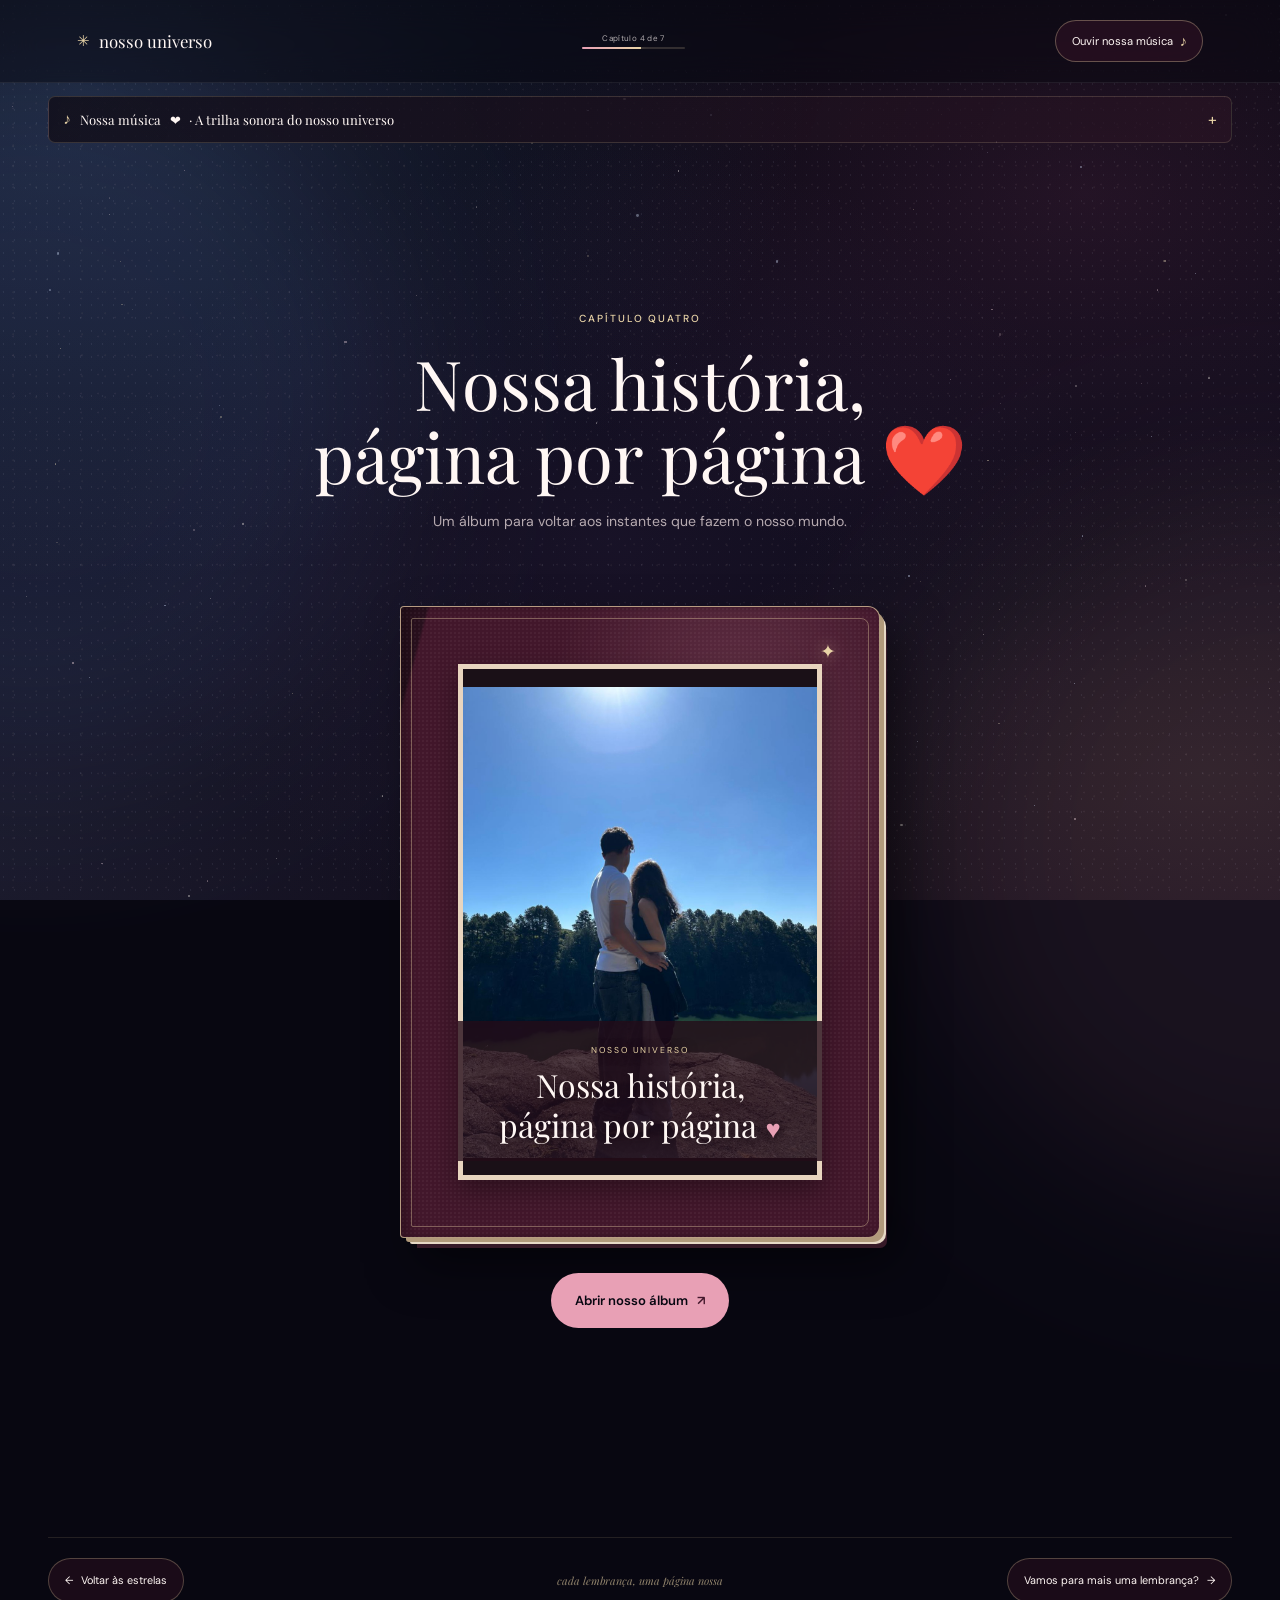
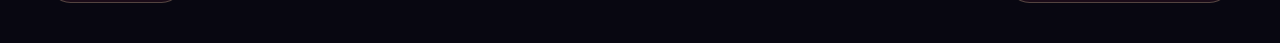
==== album.html @ b81218d0 "Atualizar Nosso Universo" ====
<!doctype html>
<html lang="pt-BR">
<head>
  <meta charset="utf-8"><meta name="viewport" content="width=device-width, initial-scale=1"><meta name="theme-color" content="#080711">
  <meta name="description" content="Nosso álbum de memórias, fotografias e vídeos."><title>Nosso álbum · Nosso Universo</title>
  <link rel="preconnect" href="https://fonts.googleapis.com"><link rel="preconnect" href="https://fonts.gstatic.com" crossorigin>
  <link href="https://fonts.googleapis.com/css2?family=DM+Sans:wght@400;500;600&family=Playfair+Display:ital,wght@0,400;0,500;0,600;1,400;1,500&display=swap" rel="stylesheet">
  <link rel="stylesheet" href="style.css"><script src="config.js" defer></script><script src="script.js" defer></script>
</head>
<body data-chapter="4">
  <div class="cosmic-backdrop" aria-hidden="true"></div><div class="ambient ambient--one" aria-hidden="true"></div><div class="ambient ambient--two" aria-hidden="true"></div><div class="site-stars" id="site-stars" aria-hidden="true"></div>
  <main><div class="experience is-entering" id="experience" aria-hidden="false">
    <header class="topbar"><a class="wordmark" href="index.html" data-chapter-link aria-label="Nosso Universo, início"><span class="wordmark__spark">✳</span> nosso universo</a><div class="chapter-progress" aria-label="Progresso da história"><span class="chapter-progress__label">Capítulo 4 de 7</span><span class="chapter-progress__track"><i class="chapter-progress__fill"></i></span></div><a class="music-shortcut" href="#spotify-player">Ouvir nossa música <span aria-hidden="true">♪</span></a></header>
    <details class="chapter-music" id="spotify-player"><summary>Nossa música <span aria-hidden="true">&#10084;</span> · A trilha sonora do nosso universo</summary><div class="chapter-music__player"><iframe title="Spotify: Planos, de BK', Luccas Carlos e Arit" src="https://open.spotify.com/embed/track/7eYEQnY6Lzh3Y8jSOt3xEF?utm_source=generator&theme=0" width="100%" height="152" allow="clipboard-write; encrypted-media; fullscreen; picture-in-picture" loading="lazy" referrerpolicy="strict-origin-when-cross-origin"></iframe></div></details>
    <section class="album-section section-shell" id="galeria"><div class="section-heading section-heading--center reveal"><p class="eyebrow">capítulo quatro</p><h1>Nossa história, página por página <span aria-hidden="true">&#10084;&#65039;</span></h1><p class="section-heading__note">Um álbum para voltar aos instantes que fazem o nosso mundo.</p></div><div class="album-cover" id="album-cover"><div class="album-cover__book"><div class="album-cover__image-wrap"><img id="album-cover-image" alt="Fotografia na capa do álbum" fetchpriority="high"></div><div class="album-cover__emboss" aria-hidden="true">✦</div><div class="album-cover__title"><span>nosso universo</span><h3>Nossa história,<br>página por página <i aria-hidden="true">♥</i></h3></div></div><button class="button button--primary album-open" id="album-open" type="button">Abrir nosso álbum <span aria-hidden="true">↗</span></button></div><p class="album-resource-status" id="album-resource-status" aria-live="polite" hidden></p><p class="album-error" id="album-error" aria-live="polite" hidden></p><div class="album-reader" id="album-reader" hidden><div class="album-book" id="album-book" aria-label="Álbum de memórias aberto"><div class="album-spread" id="album-spread" aria-live="polite"></div><div class="album-turn-sheet" id="album-turn-sheet" aria-hidden="true"></div><span class="album-book__spine" aria-hidden="true"></span></div><div class="album-controls"><button class="album-control" id="album-prev" type="button" aria-label="Virar para a página anterior" title="Página anterior">←</button><p class="album-page-count" id="album-page-count" aria-live="polite"></p><button class="album-control" id="album-next" type="button" aria-label="Virar para a próxima página" title="Próxima página">→</button></div><p class="album-swipe-hint">deslize ou use as setas para virar as páginas</p></div></section>
    <nav class="chapter-navigation" aria-label="Navegação entre capítulos"><a class="chapter-nav-link chapter-nav-link--back" href="estrelas.html" data-chapter-link><span aria-hidden="true">←</span> Voltar às estrelas</a><p class="chapter-navigation__caption">cada lembrança, uma página nossa</p><a class="chapter-nav-link chapter-nav-link--next" href="mundo.html" data-chapter-link>Vamos para mais uma lembrança? <span aria-hidden="true">→</span></a></nav>
  </div></main><div class="modal" id="photo-modal" role="dialog" aria-modal="true" aria-label="Fotografia ampliada" hidden><button class="modal__close" id="modal-close" type="button" aria-label="Fechar fotografia">×</button><img class="modal__image" id="modal-image" alt=""><p class="modal__caption" id="modal-caption"></p></div><div class="toast" id="toast" role="status" aria-live="polite"></div>
</body>
</html>
---- style.css ----
:root {
  color-scheme: dark;
  --night: #080711;
  --wine: #42172b;
  --rose: #e8a0b5;
  --gold: #e9d4a7;
  --warm-white: #fff7f4;
  --muted: #b6aab0;
  --serif: "Playfair Display", "Iowan Old Style", Georgia, serif;
  --sans: "DM Sans", "Avenir Next", sans-serif;
  --pointer-x: 0px;
  --pointer-y: 0px;
  font-family: var(--sans);
  background: var(--night);
  color: var(--warm-white);
  font-synthesis: none;
  text-rendering: optimizeLegibility;
  scroll-behavior: smooth;
  scroll-padding-top: 5rem;
}

* { box-sizing: border-box; }
body { position: relative; isolation: isolate; margin: 0; min-width: 320px; background: var(--night); color: var(--warm-white); overflow-x: hidden; }
body.is-open { overflow-y: auto; }
body.has-modal { overflow: hidden; }
main { position: relative; z-index: 2; }
button, input { font: inherit; }
button, a { -webkit-tap-highlight-color: transparent; }
button { color: inherit; }
a { color: inherit; text-decoration: none; }
button:focus-visible, a:focus-visible, input:focus-visible, img:focus-visible { outline: 2px solid var(--gold); outline-offset: 5px; }
[hidden] { display: none !important; }
.sr-only { position: absolute; width: 1px; height: 1px; padding: 0; margin: -1px; overflow: hidden; clip: rect(0, 0, 0, 0); white-space: nowrap; border: 0; }
.cosmic-backdrop { position: fixed; z-index: -1; inset: 0; overflow: hidden; background: linear-gradient(180deg, #070711 0%, #0b0a18 42%, #100a18 100%); pointer-events: none; }
.cosmic-backdrop::before, .cosmic-backdrop::after { position: absolute; inset: -12%; content: ""; pointer-events: none; }
.cosmic-backdrop::before { background: radial-gradient(ellipse at 15% 18%, rgba(79, 112, 165, .25), transparent 38%), radial-gradient(ellipse at 78% 27%, rgba(143, 63, 105, .2), transparent 35%), radial-gradient(ellipse at 48% 58%, rgba(84, 61, 117, .16), transparent 43%), radial-gradient(ellipse at 86% 79%, rgba(181, 143, 92, .13), transparent 28%), radial-gradient(ellipse at 8% 87%, rgba(73, 99, 137, .18), transparent 35%); animation: nebula-drift 42s ease-in-out infinite alternate; }
.cosmic-backdrop::after { inset: 0; opacity: .5; background-image: radial-gradient(1px 1px at 8% 13%, rgba(227, 236, 255, .85) 99%, transparent), radial-gradient(1.3px 1.3px at 27% 38%, rgba(244, 216, 223, .74) 99%, transparent), radial-gradient(1px 1px at 53% 19%, rgba(255, 248, 241, .82) 99%, transparent), radial-gradient(1px 1px at 71% 64%, rgba(216, 229, 255, .75) 99%, transparent), radial-gradient(1.4px 1.4px at 91% 29%, rgba(234, 219, 185, .8) 99%, transparent), radial-gradient(1px 1px at 39% 83%, rgba(255, 248, 241, .72) 99%, transparent), radial-gradient(1px 1px at 84% 91%, rgba(244, 216, 223, .78) 99%, transparent), radial-gradient(ellipse at 30% 46%, rgba(207, 220, 244, .16) 0 .6px, transparent 1px), radial-gradient(ellipse at 77% 71%, rgba(236, 200, 213, .13) 0 .7px, transparent 1.2px), radial-gradient(ellipse at 57% 92%, rgba(235, 219, 185, .11) 0 .55px, transparent 1px); background-size: auto, auto, auto, auto, auto, auto, auto, 11px 13px, 17px 19px, 23px 21px; }
@keyframes nebula-drift { from { transform: translate3d(-1.5%, -1%, 0) scale(1); } to { transform: translate3d(1.5%, 1%, 0) scale(1.06); } }
.ambient { position: fixed; z-index: 0; width: min(78vw, 44rem); height: min(78vw, 44rem); border-radius: 50%; filter: blur(78px); opacity: .17; pointer-events: none; mix-blend-mode: screen; }
.ambient--one { top: 6%; left: -25%; background: #3c5a91; }
.ambient--two { top: 55%; right: -28%; background: #89516d; opacity: .13; }
.site-stars { position: fixed; z-index: 1; inset: 0; pointer-events: none; overflow: hidden; opacity: .82; }
.site-star, .finale-star { position: absolute; left: var(--x); top: var(--y); width: var(--size); height: var(--size); border-radius: 50%; background: var(--star-color, #fff8f1); opacity: var(--star-opacity, .3); box-shadow: 0 0 7px color-mix(in srgb, var(--star-color, #fff8f1) 60%, transparent); animation: twinkle var(--twinkle-duration, 5s) ease-in-out var(--delay) infinite alternate; }
@keyframes twinkle { to { opacity: .9; transform: scale(1.7); } }

.intro { position: fixed; z-index: 20; inset: 0; display: grid; place-items: center; min-height: 100svh; padding: 2rem 1.4rem; overflow: hidden; background: radial-gradient(ellipse at 50% 48%, rgba(66, 23, 43, .5), rgba(8, 7, 17, .24) 48%, rgba(8, 7, 17, .65) 100%); transition: opacity 1.2s ease, transform 1.4s cubic-bezier(.7, 0, .2, 1), visibility 1.2s; }
.intro::before, .intro::after { position: absolute; content: ""; width: min(94vw, 48rem); aspect-ratio: 1; border: 1px solid rgba(233, 212, 167, .11); border-radius: 50%; transform: translate(var(--pointer-x), var(--pointer-y)); transition: transform 1s ease-out; }
.intro::after { width: min(68vw, 34rem); border-color: rgba(232, 160, 181, .12); }
.intro__grain { position: absolute; inset: 0; opacity: .12; background-image: url("data:image/svg+xml,%3Csvg viewBox='0 0 180 180' xmlns='http://www.w3.org/2000/svg'%3E%3Cfilter id='n'%3E%3CfeTurbulence type='fractalNoise' baseFrequency='.9' numOctaves='4' stitchTiles='stitch'/%3E%3C/filter%3E%3Crect width='100%25' height='100%25' filter='url(%23n)' opacity='.18'/%3E%3C/svg%3E"); pointer-events: none; }
.intro__content { position: relative; z-index: 1; display: flex; flex-direction: column; align-items: center; width: min(100%, 51rem); text-align: center; animation: intro-rise 1.8s .25s both; }
@keyframes intro-rise { from { opacity: 0; transform: translateY(24px); } to { opacity: 1; transform: translateY(0); } }
.eyebrow { margin: 0 0 1.35rem; color: var(--gold); font-size: .64rem; font-weight: 500; letter-spacing: .19em; text-transform: uppercase; }
.intro__eyebrow { margin-bottom: 2rem; }
.intro h1 { max-width: 48rem; margin: 0; font-family: var(--serif); font-size: clamp(2.15rem, 6vw, 4.7rem); font-weight: 400; line-height: 1.2; text-wrap: balance; }
.button { position: relative; display: inline-flex; min-height: 3.4rem; align-items: center; justify-content: center; gap: .55rem; padding: .8rem 1.45rem; border: 1px solid transparent; border-radius: 999px; cursor: pointer; transition: transform .3s ease, box-shadow .3s ease, background .3s ease; }
.button:hover { transform: translateY(-3px); box-shadow: 0 12px 35px rgba(232, 160, 181, .16); }
.button:active { transform: translateY(0) scale(.98); }
.button--primary { margin-top: 2.6rem; color: var(--night); background: var(--rose); font-size: .82rem; font-weight: 600; }
.button--primary span { color: var(--wine); }
.intro__hint { margin-top: 1rem; color: rgba(255, 247, 244, .45); font-size: .68rem; letter-spacing: .06em; }
.intro__orbit { position: absolute; width: 8px; height: 8px; border-radius: 50%; background: var(--gold); box-shadow: 0 0 20px 5px rgba(233, 212, 167, .35); }
.intro__orbit--one { top: 21%; left: 18%; animation: float 8s ease-in-out infinite; }
.intro__orbit--two { right: 16%; bottom: 22%; width: 5px; height: 5px; animation: float 11s ease-in-out infinite reverse; }
@keyframes float { 50% { transform: translate(15px, -20px); } }
.intro.is-leaving { opacity: 0; transform: scale(1.06); visibility: hidden; }

.experience { display: flow-root; opacity: 0; visibility: hidden; transition: opacity 1.4s ease; }
.experience.is-entering { opacity: 1; visibility: visible; }
.topbar { position: absolute; z-index: 5; top: 0; left: 0; display: flex; width: 100%; height: 5.2rem; align-items: center; justify-content: space-between; padding: 0 clamp(1.2rem, 6vw, 6rem); border-bottom: 1px solid rgba(255, 247, 244, .07); background: rgba(8, 7, 17, .45); backdrop-filter: blur(18px); }
.wordmark { display: flex; align-items: center; gap: .55rem; font-family: var(--serif); font-size: 1.05rem; }
.wordmark__spark { color: var(--gold); font-family: var(--sans); font-size: .95rem; }
.topbar__nav { display: flex; gap: clamp(1rem, 3vw, 2.6rem); color: #c9bec2; font-size: .72rem; }
.topbar__nav a { transition: color .2s ease; }
.topbar__nav a:hover { color: var(--rose); }
.music-shortcut { display: inline-flex; min-height: 2.65rem; align-items: center; justify-content: center; gap: .45rem; padding: .55rem .95rem; border: 1px solid rgba(233,212,167,.34); border-radius: 999px; background: rgba(66,23,43,.4); color: var(--warm-white); font-size: .7rem; transition: border-color .25s, background .25s, transform .25s; white-space: nowrap; }
.music-shortcut span { color: var(--gold); font-size: .9rem; }.music-shortcut:hover { border-color: rgba(233,212,167,.7); background: rgba(66,23,43,.68); transform: translateY(-1px); }
.music-panel { position: relative; width: min(100% - 3rem, 74rem); margin: 6rem auto 0; padding: 1rem 1.2rem 1.15rem; border: 1px solid rgba(233,212,167,.18); border-radius: 8px; background: linear-gradient(110deg, rgba(17,14,25,.92), rgba(42,20,36,.78)); box-shadow: 0 16px 38px rgba(0,0,0,.2), inset 0 1px rgba(255,255,255,.045); scroll-margin-top: 6rem; }
.music-panel__heading { display: flex; align-items: center; gap: .7rem; margin-bottom: .75rem; }.music-panel__ornament { display: grid; width: 2rem; height: 2rem; flex: 0 0 auto; place-items: center; border: 1px solid rgba(233,212,167,.3); border-radius: 50%; color: var(--gold); font-size: 1rem; }.music-panel__heading h2 { margin: 0; color: var(--warm-white); font-family: var(--serif); font-size: 1.1rem; font-weight: 400; }.music-panel__heading h2 span { color: var(--rose); font-family: var(--sans); font-size: .8rem; }.music-panel__heading p { margin: .2rem 0 0; color: var(--muted); font-size: .63rem; }
.music-panel iframe { display: block; width: 100%; height: 152px; border: 0; border-radius: 6px; background: #17131b; }
.chapter-progress { display: grid; width: clamp(4.4rem, 8vw, 7rem); flex: 0 0 auto; justify-items: center; gap: .3rem; }
.chapter-progress__label { color: rgba(255,247,244,.68); font-size: .5rem; letter-spacing: .045em; white-space: nowrap; }
.chapter-progress__track { width: 100%; height: 2px; overflow: hidden; border-radius: 999px; background: rgba(233,212,167,.18); }
.chapter-progress__fill { display: block; width: 0; height: 100%; background: linear-gradient(90deg, var(--rose), var(--gold)); box-shadow: 0 0 8px rgba(233,212,167,.55); transition: width .45s ease; }
.chapter-music { width: min(100% - 3rem, 74rem); margin: 6rem auto 1rem; border: 1px solid rgba(233,212,167,.17); border-radius: 7px; background: linear-gradient(110deg, rgba(17,14,25,.82), rgba(42,20,36,.66)); }
.chapter-music summary { display: flex; min-height: 2.8rem; align-items: center; gap: .55rem; padding: .65rem .9rem; color: var(--warm-white); cursor: pointer; font-family: var(--serif); font-size: .82rem; list-style: none; }
.chapter-music summary::-webkit-details-marker { display: none; }.chapter-music summary::before { color: var(--gold); content: "♪"; font-family: var(--sans); font-size: .95rem; }.chapter-music summary::after { margin-left: auto; color: var(--gold); content: "+"; font-family: var(--sans); font-size: 1rem; }.chapter-music[open] summary::after { content: "−"; }
.chapter-music__player { padding: 0 .65rem .65rem; }.chapter-music iframe { display: block; width: 100%; height: 152px; border: 0; border-radius: 6px; background: #17131b; }
.chapter-navigation { display: grid; grid-template-columns: minmax(0,1fr) auto minmax(0,1fr); align-items: center; gap: 1rem; width: min(100% - 3rem, 74rem); margin: 1.5rem auto 0; padding: 1.25rem 0 2.5rem; border-top: 1px solid rgba(233,212,167,.12); }
.chapter-nav-link { display: inline-flex; min-height: 2.8rem; align-items: center; justify-content: center; gap: .5rem; padding: .7rem 1rem; border: 1px solid rgba(233,212,167,.28); border-radius: 999px; background: rgba(66,23,43,.32); color: var(--warm-white); font-size: .68rem; text-align: center; transition: background .25s, border-color .25s, transform .25s; }
.chapter-nav-link:hover { border-color: rgba(233,212,167,.62); background: rgba(66,23,43,.58); transform: translateY(-2px); }.chapter-nav-link--next { justify-self: end; }.chapter-nav-link--back { justify-self: start; }
.chapter-navigation__caption { margin: 0; color: rgba(233,212,167,.6); font-family: var(--serif); font-size: .68rem; font-style: italic; text-align: center; }
.experience.chapter-entering { animation: chapter-enter .65s cubic-bezier(.2,.7,.2,1) both; }
@keyframes chapter-enter { from { opacity: 0; transform: translateY(9px); } to { opacity: 1; transform: translateY(0); } }
body.chapter-leaving .experience { opacity: 0; transform: translateY(-8px); transition: opacity .2s ease, transform .2s ease; }

.section-shell { position: relative; width: min(100% - 3rem, 74rem); margin-inline: auto; padding-block: clamp(6rem, 12vw, 10.5rem); }
.section-shell--line { border-top: 1px solid rgba(255, 247, 244, .1); }
.hero { display: grid; min-height: min(100svh, 900px); grid-template-columns: 1.08fr .92fr; align-items: center; padding-top: 9rem; padding-bottom: 6rem; }
.hero__copy { position: relative; z-index: 1; max-width: 34rem; padding-bottom: 2rem; }
.hero h2, .section-heading h1, .section-heading h2, .counter-section h2 { margin: 0; font-family: var(--serif); font-size: clamp(2.6rem, 6.3vw, 5.25rem); font-weight: 400; line-height: 1.06; text-wrap: balance; }
h2 em { color: var(--rose); font-weight: 400; }
.hero__lead { max-width: 26rem; margin: 1.8rem 0 2rem; color: var(--muted); font-size: .95rem; line-height: 1.8; }
.text-link { display: inline-flex; align-items: center; gap: .8rem; color: var(--gold); font-size: .74rem; }
.text-link span { font-size: 1rem; transition: transform .2s; }
.text-link:hover span { transform: translateY(4px); }
.hero__art { position: relative; display: grid; min-height: 26rem; place-items: center; transform: translate(var(--pointer-x), var(--pointer-y)); transition: transform 1s ease-out; }
.hero__halo { position: absolute; width: min(90%, 28rem); aspect-ratio: 1; border: 1px solid rgba(233, 212, 167, .16); border-radius: 50%; box-shadow: 0 0 100px rgba(66, 23, 43, .18), inset 0 0 60px rgba(66, 23, 43, .1); }
.hero__moon { position: relative; width: clamp(10rem, 27vw, 18rem); aspect-ratio: 1; border-radius: 50%; background: radial-gradient(circle at 35% 33%, #f8e2d4 0, #e8a0b5 16%, #a65872 38%, #42172b 72%, rgba(8,7,17,.4) 74%); box-shadow: 0 0 65px rgba(232, 160, 181, .18), inset -18px -20px 35px rgba(8,7,17,.6); }
.hero__moon::after { position: absolute; inset: -2rem; border: 1px solid rgba(232, 160, 181, .22); border-radius: 50%; content: ""; transform: scaleY(.26) rotate(-23deg); }
.hero__orbit-line { position: absolute; width: 110%; height: 32%; border: 1px solid rgba(233, 212, 167, .4); border-radius: 50%; transform: rotate(-23deg); }
.hero__constellation { position: absolute; z-index: 1; color: var(--gold); text-shadow: 0 0 18px var(--gold); }
.hero__constellation--a { top: 18%; left: 25%; font-size: 1.1rem; }.hero__constellation--b { top: 27%; right: 16%; color: var(--rose); font-size: 1.5rem; }.hero__constellation--c { bottom: 17%; right: 27%; font-size: .8rem; }
.hero__art-caption { position: absolute; right: 4%; bottom: 5%; color: rgba(233,212,167,.62); font-family: var(--serif); font-size: .9rem; font-style: italic; }
.hero__index { position: absolute; right: 0; bottom: 3.3rem; color: rgba(255,247,244,.36); font-size: .6rem; letter-spacing: .12em; }
.section-heading { max-width: 42rem; margin-bottom: 3.5rem; }
.section-heading h1, .section-heading h2 { font-size: clamp(2.5rem, 5.7vw, 4.3rem); }
.section-heading__note { margin: 1.1rem 0 0; color: var(--muted); font-size: .88rem; line-height: 1.7; }
.section-heading--center { margin-inline: auto; text-align: center; }
.reveal { opacity: 0; transform: translateY(25px); transition: opacity .8s ease, transform .8s cubic-bezier(.2,.7,.2,1); }
.reveal.is-visible { opacity: 1; transform: translateY(0); }

.timeline { position: relative; display: grid; gap: 2.5rem; padding-block: .5rem; }
.timeline:empty { display: none; }
.timeline:before { position: absolute; top: 1.5rem; bottom: 1.5rem; left: 50%; width: 1px; background: linear-gradient(transparent, rgba(233,212,167,.5), rgba(232,160,181,.28), transparent); content: ""; }
.timeline-item { position: relative; display: grid; width: calc(50% - 2.5rem); grid-template-columns: minmax(0, 1.1fr) minmax(0, .9fr); align-items: center; gap: 1.5rem; }
.timeline-item--right { margin-left: calc(50% + 2.5rem); }
.timeline-item__dot { position: absolute; top: 50%; right: -3.08rem; width: 9px; height: 9px; border: 1px solid var(--gold); border-radius: 50%; background: var(--night); box-shadow: 0 0 14px rgba(233,212,167,.5); transform: translateY(-50%); }
.timeline-item--right .timeline-item__dot { right: auto; left: -3.08rem; }
.photo-button, .photo-placeholder { display: grid; width: 100%; aspect-ratio: 1.15; place-items: center; overflow: hidden; border: 1px solid rgba(233,212,167,.18); background: linear-gradient(145deg, rgba(66,23,43,.48), rgba(255,247,244,.035)); }
.photo-button { padding: 0; cursor: zoom-in; }.photo-button img { width: 100%; height: 100%; object-fit: cover; transition: transform .55s; }.photo-button:hover img { transform: scale(1.045); }
.photo-placeholder { align-content: center; gap: .45rem; color: rgba(233,212,167,.65); }.photo-placeholder span { font-size: 1.5rem; }.photo-placeholder small { font-size: .61rem; letter-spacing: .08em; text-transform: uppercase; }
.story-opening { position: relative; display: grid; justify-items: center; gap: .55rem; max-width: 46rem; margin: .2rem auto 0; padding: 1.2rem 1rem .5rem; text-align: center; }
.story-opening__star { color: var(--gold); font-size: .9rem; text-shadow: 0 0 15px rgba(233,212,167,.65); }.story-opening__star:last-child { color: var(--rose); font-size: .72rem; }
.story-opening__title { margin: 0; color: rgba(255,247,244,.82); font-family: var(--serif); font-size: 1.15rem; font-style: italic; }
.story-opening .counter__date { margin: 0; color: var(--gold); font-family: var(--serif); font-size: clamp(2rem, 5vw, 3.2rem); font-weight: 400; line-height: 1.16; text-shadow: 0 0 32px rgba(233,212,167,.17); }
.story-opening__note { margin: .25rem 0 0; color: var(--muted); font-size: .78rem; line-height: 1.7; }
.story .counter-section { display: flex; width: min(100%, 54rem); flex-direction: column; align-items: center; margin: 2rem auto 3.2rem; padding: 1.8rem 0 0; border-top: 1px solid rgba(233,212,167,.14); text-align: center; }
.counter-section__heading { margin: 0 0 .4rem; color: rgba(233,212,167,.78); font-size: .61rem; letter-spacing: .16em; text-transform: uppercase; }.story .counter { margin-top: .5rem; }
.timeline-item--date-art .timeline-item__photo { display: grid; }
.timeline-date-art { position: relative; display: flex; width: 100%; aspect-ratio: 1.15; flex-direction: column; align-items: center; justify-content: center; gap: .65rem; overflow: hidden; padding: 1rem; border: 1px solid rgba(233,212,167,.24); background: radial-gradient(ellipse at 50% 45%, rgba(232,160,181,.13), transparent 48%), linear-gradient(145deg, rgba(66,23,43,.48), rgba(11,10,24,.7)); color: var(--warm-white); text-align: center; box-shadow: inset 0 1px rgba(255,255,255,.045), 0 15px 34px rgba(0,0,0,.16); }
.timeline-date-art::before { position: absolute; inset: .55rem; border: 1px solid rgba(233,212,167,.13); content: ""; pointer-events: none; }.timeline-date-art__star { color: var(--gold); font-size: 1.2rem; text-shadow: 0 0 16px rgba(233,212,167,.58); }.timeline-date-art strong { max-width: 100%; color: var(--gold); font-family: var(--serif); font-size: clamp(1.1rem, 2vw, 1.5rem); font-weight: 400; line-height: 1.3; text-wrap: balance; }.timeline-date-art small { color: rgba(255,247,244,.62); font-family: var(--serif); font-size: .7rem; font-style: italic; }.timeline-date-art__rule { width: 2.5rem; height: 1px; background: linear-gradient(90deg, transparent, var(--rose), transparent); }
.timeline-item__copy h3 { margin: .4rem 0 .55rem; font-family: var(--serif); font-size: 1.55rem; font-weight: 400; }.timeline-item__copy > p:last-child { margin: 0; color: var(--muted); font-size: .79rem; line-height: 1.7; }.timeline-item__copy .eyebrow { margin: 0; font-size: .57rem; }
.empty-note { margin: 0 auto; max-width: 32rem; padding: 1.5rem; border: 1px solid rgba(233,212,167,.15); color: var(--muted); font-size: .78rem; line-height: 1.8; text-align: center; }
code { color: var(--gold); font-family: var(--sans); font-size: .93em; }

.constellation { min-height: 47rem; overflow: hidden; }
.star-instructions { width: fit-content; max-width: min(100%, 38rem); margin: -1.5rem auto 1.2rem; padding: .85rem 1.4rem; border: 1px solid rgba(233,212,167,.22); background: linear-gradient(110deg, rgba(66,23,43,.42), rgba(8,7,17,.58)); box-shadow: 0 8px 28px rgba(0,0,0,.14), inset 0 1px rgba(255,255,255,.035); text-align: center; }
.star-instructions__prompt { margin: 0; color: var(--gold); font-size: .79rem; font-weight: 600; }.star-instructions__detail { margin: .35rem 0 0; color: rgba(255,247,244,.68); font-size: .67rem; line-height: 1.5; }
.star-field { position: relative; isolation: isolate; width: min(100%, 59rem); height: clamp(20rem, 47vw, 31rem); margin: 0 auto; border: 1px solid rgba(233,212,167,.1); background: radial-gradient(ellipse at 50% 50%, rgba(66,23,43,.18), transparent 68%); }
.star-field::before, .star-field::after { position: absolute; z-index: -1; inset: 12% 18%; border: 1px solid rgba(233,212,167,.07); border-radius: 50%; content: ""; transform: rotate(-18deg); pointer-events: none; }
.star-field::after { inset: 24% 7%; transform: rotate(17deg); }
.reason-star { position: absolute; z-index: 1; left: var(--x); top: var(--y); display: grid; width: 3.75rem; height: 3.75rem; place-items: center; padding: 0; border: 1px solid rgba(233,212,167,.4); border-radius: 50%; background: radial-gradient(circle, rgba(255,247,244,.22) 0 2px, rgba(233,212,167,.12) 3px 8px, rgba(8,7,17,.68) 21px); box-shadow: 0 0 17px rgba(233,212,167,.19), inset 0 0 12px rgba(233,212,167,.13); color: var(--gold); cursor: pointer; touch-action: manipulation; transform: translate(-50%,-50%); transition: color .35s, background .35s, border-color .35s, box-shadow .35s, scale .35s; animation: star-pulse 3.2s ease-in-out var(--delay) infinite; }
.reason-star__glyph { position: relative; z-index: 1; font-size: 1.3rem; text-shadow: 0 0 12px currentColor; transition: transform .35s; }.reason-star:hover { scale: 1.12; }.reason-star:active { scale: .94; }.reason-star.is-discovered { border-color: rgba(232,160,181,.68); background: radial-gradient(circle, rgba(255,247,244,.34) 0 2px, rgba(232,160,181,.24) 3px 9px, rgba(66,23,43,.8) 22px); box-shadow: 0 0 20px rgba(232,160,181,.3), inset 0 0 13px rgba(232,160,181,.2); color: var(--rose); }.reason-star.is-current { scale: 1.14; color: var(--warm-white); }.reason-star.is-next { z-index: 2; border-color: rgba(255,247,244,.84); box-shadow: 0 0 25px rgba(233,212,167,.5), inset 0 0 16px rgba(233,212,167,.23); }
.reason-star.is-next::before { position: absolute; inset: -.32rem; border: 1px solid rgba(233,212,167,.64); border-radius: 50%; content: ""; animation: tap-ripple 1.7s ease-out infinite; pointer-events: none; }
.reason-star.is-next::after { position: absolute; top: calc(100% + .14rem); left: 50%; padding: .18rem .4rem; border: 1px solid rgba(233,212,167,.24); border-radius: 999px; background: rgba(8,7,17,.86); color: var(--warm-white); content: "toque"; font-size: .5rem; line-height: 1; opacity: .92; transform: translateX(-50%); animation: tap-nudge 1.7s ease-in-out infinite; white-space: nowrap; }
.reason-star:focus-visible { outline: 2px solid var(--warm-white); outline-offset: 5px; }
@keyframes star-pulse { 50% { box-shadow: 0 0 25px rgba(233,212,167,.34), inset 0 0 15px rgba(233,212,167,.18); } }
@keyframes tap-ripple { 0% { opacity: .8; transform: scale(.88); } 80%, 100% { opacity: 0; transform: scale(1.3); } }
@keyframes tap-nudge { 50% { transform: translate(-50%, 3px); } }
.star-message { display: flex; min-height: 5.4rem; align-items: center; justify-content: center; gap: .7rem; max-width: 40rem; margin: 1.3rem auto 0; padding: 1rem 1.4rem; border: 1px solid rgba(233,212,167,.2); background: linear-gradient(110deg, rgba(66,23,43,.32), rgba(8,7,17,.58)); color: var(--muted); text-align: center; box-shadow: 0 12px 32px rgba(0,0,0,.12); transition: color .5s, transform .5s, border-color .5s, background .5s; }
.star-message.is-lit { border-color: rgba(233,212,167,.36); background: linear-gradient(110deg, rgba(66,23,43,.5), rgba(8,7,17,.72)); color: var(--warm-white); transform: translateY(-3px); }.star-message__spark { flex: 0 0 auto; color: var(--gold); }.star-message p { margin: 0; font-family: var(--serif); font-size: 1.08rem; font-style: italic; line-height: 1.6; opacity: .8; transform: translateY(3px); transition: opacity .45s ease, transform .45s ease; }.star-message.is-lit p { opacity: 1; transform: translateY(0); }
.star-progress { display: grid; justify-items: center; gap: .45rem; width: min(100%, 14rem); margin: .9rem auto 0; }.star-progress p { margin: 0; color: rgba(255,247,244,.62); font-size: .62rem; letter-spacing: .035em; }.star-progress__track { width: 100%; height: 3px; overflow: hidden; border-radius: 999px; background: rgba(233,212,167,.15); }.star-progress__track span { display: block; width: 0; height: 100%; border-radius: inherit; background: linear-gradient(90deg, var(--rose), var(--gold)); box-shadow: 0 0 9px rgba(233,212,167,.55); transition: width .55s cubic-bezier(.2,.7,.2,1); }
.secret { position: absolute; display: grid; width: 2.7rem; height: 2.7rem; place-items: center; border: 1px solid rgba(233,212,167,.28); border-radius: 50%; background: rgba(8,7,17,.65); color: var(--gold); cursor: pointer; transition: transform .3s, box-shadow .3s; }
.secret:hover { transform: scale(1.14) rotate(8deg); box-shadow: 0 0 25px rgba(233,212,167,.17); }.secret--star { top: 17%; right: 11%; }
.memory-grid { display: grid; grid-template-columns: repeat(3, 1fr); gap: .9rem; perspective: 1000px; }
.memory-card { min-height: 12.5rem; padding: 0; border: 0; background: transparent; cursor: pointer; perspective: 850px; text-align: left; }
.memory-card__inner { position: relative; display: block; width: 100%; height: 100%; min-height: 12.5rem; transition: transform .7s cubic-bezier(.2,.7,.2,1); transform-style: preserve-3d; }.memory-card.is-flipped .memory-card__inner { transform: rotateY(180deg); }
.memory-card__face { position: absolute; inset: 0; display: flex; flex-direction: column; justify-content: space-between; padding: 1.3rem; border: 1px solid rgba(233,212,167,.16); backface-visibility: hidden; background: linear-gradient(145deg, rgba(66,23,43,.34), rgba(255,247,244,.025)); }
.memory-card__front small, .memory-card__back small { color: var(--gold); font-size: .56rem; letter-spacing: .14em; }.memory-card__front strong { max-width: 13rem; font-family: var(--serif); font-size: 1.35rem; font-weight: 400; line-height: 1.3; }.memory-card__front i { align-self: flex-end; color: var(--rose); font-size: 1.1rem; font-style: normal; }
.memory-card__back { justify-content: center; gap: 1.2rem; background: linear-gradient(145deg, rgba(66,23,43,.72), rgba(26,16,30,.82)); transform: rotateY(180deg); }.memory-card__back span { color: #e5d9db; font-family: var(--serif); font-size: 1.05rem; line-height: 1.5; }
.demo-note { margin: 1.2rem 0 0; color: rgba(182,170,176,.7); font-size: .69rem; line-height: 1.7; }.secret--heart { right: 0; bottom: 5rem; color: var(--rose); }

.album-section { width: min(100% - 3rem, 78rem); padding-bottom: clamp(6rem, 12vw, 10rem); }
.album-loading, .album-error, .album-resource-status { max-width: 38rem; margin: 1rem auto 0; padding: 1rem 1.2rem; border: 1px solid rgba(233,212,167,.15); color: var(--muted); font-size: .72rem; line-height: 1.7; text-align: center; }
.album-error { border-color: rgba(232,160,181,.3); color: #dec2ca; }
.album-cover { display: grid; justify-items: center; gap: 2rem; padding: 1rem 0 2rem; perspective: 1600px; animation: album-arrive .9s both; }
@keyframes album-arrive { from { opacity: 0; transform: translateY(20px); } to { opacity: 1; transform: translateY(0); } }
.album-cover__book { position: relative; display: flex; width: min(82vw, 30rem); aspect-ratio: .76; align-items: center; justify-content: center; overflow: hidden; border: 1px solid rgba(233,212,167,.7); border-radius: 4px 12px 12px 4px; background-color: #42172b; background-image: radial-gradient(rgba(242,211,220,.13) .55px, transparent .8px), radial-gradient(ellipse at 70% 22%, rgba(232,160,181,.2), transparent 40%), linear-gradient(105deg, #28101d 0 4%, #42172b 4.5% 100%); background-size: 4px 4px, auto, auto; box-shadow: 5px 5px 0 -1px #b19a7b, 8px 8px 0 -2px #e6d8c5, 12px 15px 0 -5px #361927, 17px 25px 48px rgba(0,0,0,.52), inset 8px 0 10px rgba(0,0,0,.25); transform-style: preserve-3d; transition: transform .85s cubic-bezier(.2,.7,.2,1), box-shadow .85s; }
.album-cover__book::before { position: absolute; inset: .65rem; border: 1px solid rgba(233,212,167,.38); border-radius: 2px 8px 8px 2px; content: ""; pointer-events: none; }
.album-cover__image-wrap { position: absolute; inset: 9% 12%; overflow: hidden; border: 5px solid #e8d5bf; background: #23101b; box-shadow: 0 10px 24px rgba(0,0,0,.34); transform: translateZ(2px); }
.album-cover__image-wrap img { display: block; width: 100%; height: 100%; object-fit: contain; background: #1a1017; }
.album-cover__title { position: absolute; z-index: 1; right: 12%; bottom: 12%; left: 12%; padding: 1rem .7rem; background: rgba(36,12,25,.79); color: var(--warm-white); text-align: center; text-shadow: 0 2px 12px #160912; }
.album-cover__title > span { color: var(--gold); font-size: .54rem; letter-spacing: .22em; text-transform: uppercase; }
.album-cover__title h3 { margin: .45rem 0 0; font-family: var(--serif); font-size: clamp(1.35rem, 4vw, 2rem); font-weight: 400; line-height: 1.25; }.album-cover__title i { color: var(--rose); font-size: .8em; font-style: normal; }
.album-cover__emboss { position: absolute; z-index: 2; top: 5%; right: 9%; color: var(--gold); font-size: 1.2rem; text-shadow: 0 0 15px rgba(233,212,167,.6); }
.album-open { margin-top: .2rem; }
.album-cover.is-opening .album-cover__book { transform: rotateY(-27deg) translateX(-8%); box-shadow: 28px 20px 50px rgba(0,0,0,.5); }
.album-reader { position: relative; width: 100%; perspective: 1800px; animation: album-arrive .6s both; }.album-reader.is-closing { animation: album-close .65s both; }
@keyframes album-close { to { opacity: 0; transform: scale(.94) translateY(14px); filter: blur(4px); } }
.album-book { position: relative; width: 100%; touch-action: pan-y; transform-style: preserve-3d; }
.album-spread { position: relative; display: grid; grid-template-columns: 1fr 1fr; min-height: 38rem; overflow: hidden; border: 1px solid rgba(233,212,167,.26); border-radius: 5px; background: repeating-linear-gradient(180deg, #ddcdb9 0 1px, #c9b49f 1px 2px); box-shadow: 0 28px 75px rgba(0,0,0,.43), 0 0 0 7px rgba(66,23,43,.4), inset 0 0 20px rgba(53,26,34,.16); transform-style: preserve-3d; }
.album-spread::before { position: absolute; z-index: 4; top: 0; bottom: 0; left: 50%; width: 28px; background: linear-gradient(90deg, rgba(42,25,26,.02), rgba(38,21,24,.15) 20%, rgba(38,21,24,.27) 46%, rgba(255,255,255,.4) 50%, rgba(44,23,24,.2) 58%, rgba(44,23,24,.02)); content: ""; pointer-events: none; transform: translateX(-50%); }
.album-page { position: relative; min-width: 0; padding: 1rem; background: #eee2d0; color: #3d2930; }
.album-page--left { background: linear-gradient(90deg, #e1d1bf, #f3e8d8 10%, #f3e8d8); }.album-page--right { background: linear-gradient(90deg, #f3e8d8, #f3e8d8 90%, #e1d1bf); }
.album-page__paper { position: relative; display: flex; min-height: 36rem; height: 100%; flex-direction: column; padding: 1.4rem clamp(1.05rem, 2.3vw, 2rem) 2.6rem; border: 1px solid rgba(145,105,82,.18); background-color: #f2e8d9; background-image: radial-gradient(rgba(99,67,50,.055) .5px, transparent .75px), repeating-linear-gradient(0deg, transparent 0 3px, rgba(113,81,62,.025) 3px 4px), linear-gradient(115deg, rgba(255,255,255,.38), transparent 45%); background-size: 7px 7px, auto, auto; box-shadow: inset 0 0 24px rgba(107,73,53,.075), inset 0 1px rgba(255,255,255,.65), 0 1px rgba(255,255,255,.46); }
.album-page--left::before, .album-page--right::before { position: absolute; z-index: 1; top: .4rem; bottom: .4rem; width: 5px; background: repeating-linear-gradient(180deg, #e8dccb 0 1px, #c9b8a5 1px 2px); content: ""; }
.album-page--left::before { left: 1px; box-shadow: 2px 0 4px rgba(64,43,39,.2); }.album-page--right::before { right: 1px; box-shadow: -2px 0 4px rgba(64,43,39,.2); }
.album-page--left .album-page__paper { box-shadow: inset -14px 0 18px -18px rgba(62,34,36,.55); }.album-page--right .album-page__paper { box-shadow: inset 14px 0 18px -18px rgba(62,34,36,.55); }
.album-page__heading { position: relative; z-index: 1; margin: .1rem 0 .85rem; text-align: center; }.album-page__label { color: #987452; font-size: .5rem; letter-spacing: .18em; text-transform: uppercase; }.album-page__heading h3 { max-width: 20rem; margin: .35rem auto 0; color: #4a2d37; font-family: var(--serif); font-size: clamp(1.2rem, 2vw, 1.75rem); font-weight: 400; line-height: 1.2; text-wrap: balance; }
.album-page__content { display: grid; flex: 1; min-height: 0; align-content: center; align-items: center; justify-items: center; gap: .55rem; }.album-content--duas-fotos { grid-template-columns: repeat(2, minmax(0,1fr)); }.album-content--destaque-romantico { grid-template-columns: 1.1fr .9fr; grid-template-rows: repeat(2, minmax(0,1fr)); }.album-content--mosaico-delicado, .album-content--scrapbook-divertido, .album-content--lembrancas-com-video { grid-template-columns: repeat(2, minmax(0,1fr)); grid-template-rows: repeat(2, minmax(0,1fr)); }.album-content--foto-e-videos { grid-template-columns: repeat(2, minmax(0,1fr)); grid-template-rows: 1.08fr .92fr; }.album-content--foto-e-video { grid-template-columns: repeat(2, minmax(0,1fr)); }
.album-content--destaque-romantico .album-photo:first-child { grid-row: span 2; }.album-content--foto-e-videos .album-photo:first-child { grid-row: span 2; }
.album-photo { position: relative; display: flex; width: 100%; min-width: 0; max-height: 100%; flex-direction: column; align-items: stretch; padding: .35rem .35rem .48rem; border: 1px solid rgba(83,57,51,.13); background: #fffaf0; box-shadow: 0 5px 12px rgba(58,38,38,.22); cursor: zoom-in; transform: rotate(var(--photo-tilt, 0deg)); transition: transform .35s ease, box-shadow .35s ease; }.album-photo:hover { z-index: 2; box-shadow: 0 9px 18px rgba(58,38,38,.27); transform: rotate(0) translateY(-3px) scale(1.02); }.album-photo--2 { --photo-tilt: 1.4deg; }.album-photo--3 { --photo-tilt: -1.6deg; }.album-photo--4 { --photo-tilt: 1deg; }
.album-photo img { display: block; width: 100%; height: 100%; min-height: 0; max-height: 15rem; flex: 1; object-fit: contain; background: #2a1c24; }.album-photo span { overflow: hidden; padding: .35rem .1rem 0; color: #765b57; font-family: var(--serif); font-size: .55rem; text-align: center; text-overflow: ellipsis; white-space: nowrap; }.album-photo .album-photo__missing { display: grid; min-height: 5rem; flex: 1; place-items: center; padding: .65rem; color: #765b57; font-size: .67rem; white-space: normal; }
.album-page__note { max-width: 25rem; margin: .75rem auto .3rem; color: #755e59; font-family: var(--serif); font-size: .78rem; font-style: italic; line-height: 1.45; text-align: center; }.album-page__footer { position: absolute; right: 1.4rem; bottom: .8rem; left: 1.4rem; color: #987c6d; font-size: .47rem; letter-spacing: .1em; text-align: center; text-transform: uppercase; }
.album-video { position: relative; display: grid; width: 100%; min-width: 0; min-height: 0; align-self: stretch; margin: 0; padding: .32rem .32rem 1.35rem; border: 1px solid rgba(83,57,51,.18); background: #fffaf0; box-shadow: 0 5px 12px rgba(58,38,38,.2); }.album-video video { display: block; width: 100%; height: 100%; min-height: 0; max-height: 14rem; object-fit: contain; background: #20151d; }.album-video__play { position: absolute; top: calc(50% - .6rem); left: 50%; display: grid; width: 2.6rem; height: 2.6rem; place-items: center; border: 1px solid rgba(255,247,244,.8); border-radius: 50%; background: rgba(66,23,43,.84); color: var(--warm-white); cursor: pointer; transform: translate(-50%,-50%); transition: transform .25s, background .25s; }.album-video__play:hover { background: #7a354f; transform: translate(-50%,-50%) scale(1.08); }.album-video__play span { margin-left: .14rem; font-size: .8rem; }.album-video.is-playing .album-video__play { opacity: 0; pointer-events: none; }.album-video figcaption { position: absolute; right: .3rem; bottom: .35rem; left: .3rem; color: #765b57; font-family: var(--serif); font-size: .58rem; font-style: italic; text-align: center; }
.album-closing { display: flex; flex: 1; flex-direction: column; align-items: center; justify-content: center; padding: 1rem .4rem; text-align: center; }.album-closing__ornament { color: #b38d58; font-size: 1.8rem; text-shadow: 0 0 12px rgba(179,141,88,.35); }.album-closing p { max-width: 21rem; margin: 1.1rem 0 1.8rem; color: #533744; font-family: var(--serif); font-size: clamp(1.3rem, 2.5vw, 2rem); font-style: italic; line-height: 1.5; text-wrap: balance; }.album-continue { min-height: 2.8rem; margin: 0; padding-inline: 1rem; font-size: .68rem; }
.album-fallback { display: flex; flex: 1; flex-direction: column; justify-content: center; gap: .75rem; padding: 1rem clamp(.8rem, 4vw, 2rem); color: #664f50; font-family: var(--serif); font-size: clamp(.9rem, 1.5vw, 1.1rem); line-height: 1.7; text-align: center; }.album-fallback p { margin: 0; }
.album-book__spine { position: absolute; z-index: 5; top: .4rem; bottom: .4rem; left: 50%; width: 1px; background: rgba(134,94,58,.38); box-shadow: 0 0 8px rgba(72,46,36,.2); pointer-events: none; }
.album-turn-sheet { position: absolute; z-index: 6; top: 1px; right: 1px; bottom: 1px; width: 50%; border: 1px solid rgba(126,91,70,.26); background-color: #f2e8d8; background-image: linear-gradient(100deg, rgba(255,255,255,.7), transparent 13%, transparent 82%, rgba(77,47,43,.14)), repeating-linear-gradient(0deg, transparent 0 3px, rgba(113,81,62,.035) 3px 4px); box-shadow: inset 0 0 18px rgba(92,62,47,.09); opacity: 0; backface-visibility: hidden; transform: rotateY(0); transform-origin: left center; pointer-events: none; }
.album-turn-sheet::after { position: absolute; inset: 0; border: 1px solid rgba(126,91,70,.12); background: linear-gradient(100deg, rgba(77,47,43,.14), transparent 16%, rgba(255,255,255,.48) 90%), repeating-linear-gradient(0deg, transparent 0 3px, rgba(113,81,62,.035) 3px 4px); content: ""; backface-visibility: hidden; transform: rotateY(180deg); }
.album-book.turn-next .album-turn-sheet { opacity: 1; animation: sheet-next .82s cubic-bezier(.45,.02,.22,1) both; }.album-book.turn-prev .album-turn-sheet { right: auto; left: 0; transform-origin: right center; opacity: 1; animation: sheet-prev .82s cubic-bezier(.45,.02,.22,1) both; }
@keyframes sheet-next { 0% { transform: rotateY(0); } 44% { box-shadow: -18px 6px 30px rgba(50,29,30,.31); } 100% { transform: rotateY(-180deg); box-shadow: -2px 0 10px rgba(50,29,30,.12); } }@keyframes sheet-prev { 0% { transform: rotateY(0); } 44% { box-shadow: 18px 6px 30px rgba(50,29,30,.31); } 100% { transform: rotateY(180deg); box-shadow: 2px 0 10px rgba(50,29,30,.12); } }
.album-controls { display: flex; align-items: center; justify-content: center; gap: 1.6rem; margin: 1.3rem auto 0; }.album-control { display: grid; width: 2.8rem; height: 2.8rem; place-items: center; border: 1px solid rgba(233,212,167,.36); border-radius: 50%; background: rgba(66,23,43,.3); color: var(--gold); font-size: 1.1rem; cursor: pointer; transition: background .25s, transform .25s, opacity .25s; }.album-control:hover:not(:disabled) { background: rgba(232,160,181,.18); transform: scale(1.06); }.album-control:disabled { opacity: .3; cursor: default; }.album-page-count { min-width: 9rem; margin: 0; color: rgba(255,247,244,.68); font-size: .65rem; letter-spacing: .08em; text-align: center; }.album-swipe-hint { margin: .55rem 0 0; color: rgba(182,170,176,.65); font-size: .58rem; text-align: center; }.album-reader.is-opening { animation: album-reader-open .85s both; }
@keyframes album-reader-open { from { opacity: 0; transform: rotateY(-9deg) scale(.96); } to { opacity: 1; transform: rotateY(0) scale(1); } }

.letter-section { display: grid; justify-items: center; }.letter-section .section-heading { margin-bottom: 2rem; }
.envelope { position: relative; width: min(84vw, 23rem); height: 15rem; margin: 1.5rem auto 2rem; padding: 0; border: 0; background: transparent; cursor: pointer; perspective: 1000px; }
.envelope__body { position: absolute; inset: 2.4rem 0 1.5rem; z-index: 2; background: linear-gradient(140deg, #5d273e, #351523); clip-path: polygon(0 0, 50% 60%, 100% 0, 100% 100%, 0 100%); box-shadow: 0 20px 50px rgba(0,0,0,.3); }
.envelope__flap { position: absolute; top: 2.4rem; left: 0; z-index: 3; width: 100%; height: 60%; background: linear-gradient(140deg, #7a3d54, #57223a); clip-path: polygon(0 0, 100% 0, 50% 100%); transform-origin: top; transition: transform .75s cubic-bezier(.3,.7,.2,1), z-index .01s .4s; }
.envelope__letter { position: absolute; z-index: 1; top: 3.4rem; left: 8%; display: grid; width: 84%; height: 8rem; place-items: start center; padding-top: 2.3rem; background: #f2e7dc; color: #744354; font-family: var(--serif); font-size: .87rem; font-style: italic; transition: transform .8s .2s; }
.envelope__seal { position: absolute; z-index: 4; top: 6.3rem; left: calc(50% - 1.15rem); display: grid; width: 2.3rem; height: 2.3rem; place-items: center; border: 1px solid rgba(233,212,167,.65); border-radius: 50%; background: #792d49; color: var(--gold); font-size: .8rem; transition: opacity .3s; }
.envelope__instruction { position: absolute; right: 0; bottom: -.5rem; left: 0; color: var(--muted); font-size: .65rem; letter-spacing: .08em; text-align: center; }
.envelope.is-open .envelope__flap { z-index: 0; transform: rotateX(180deg); }.envelope.is-open .envelope__letter { transform: translateY(-4rem); }.envelope.is-open .envelope__seal { opacity: 0; }
.love-letter { width: min(100%, 37rem); padding: clamp(1.6rem, 6vw, 3.5rem); border: 1px solid rgba(233,212,167,.35); background: repeating-linear-gradient(#f5ebdf 0 2.3rem, #e8d9cb 2.35rem 2.4rem); color: #39232c; box-shadow: 0 24px 70px rgba(0,0,0,.3); animation: paper-in .8s both; }
@keyframes paper-in { from { opacity: 0; transform: translateY(16px) rotate(-1deg); } to { opacity: 1; transform: translateY(0) rotate(0); } }
.love-letter__salute, .love-letter__signoff { font-family: var(--serif); font-size: 1.2rem; font-style: italic; }.love-letter__text { color: #513842; font-family: var(--serif); font-size: .98rem; line-height: 2.34rem; }.love-letter__text p { margin: 0 0 1.15rem; }.love-letter__signoff { margin-bottom: 0; text-align: right; }.secret--envelope { top: 50%; right: 0; }

.counter-section { display: flex; flex-direction: column; align-items: center; padding-block: 8rem 10rem; text-align: center; }.counter__ornament { margin-bottom: 1rem; color: var(--gold); font-size: 1.4rem; }.counter-section h2 { max-width: 46rem; font-size: clamp(2.25rem, 5vw, 3.8rem); }.counter__date { margin: 1.25rem 0 0; color: var(--rose); font-family: var(--serif); font-size: 1.05rem; font-style: italic; }.counter { width: 100%; margin-top: 2rem; }.counter__units { display: grid; justify-items: center; gap: 1.3rem; }.counter__calendar { display: flex; align-items: center; justify-content: center; gap: clamp(.55rem, 3vw, 1.8rem); }.counter__unit { position: relative; display: grid; min-width: clamp(5rem, 12vw, 8.5rem); gap: .55rem; justify-items: center; padding: 1.15rem 1rem 1rem; border: 1px solid rgba(233,212,167,.19); background: linear-gradient(145deg, rgba(255,247,244,.055), rgba(66,23,43,.19)); box-shadow: inset 0 1px rgba(255,255,255,.06), 0 12px 34px rgba(0,0,0,.12); }.counter__unit::after { position: absolute; right: 22%; bottom: 0; left: 22%; height: 1px; background: linear-gradient(90deg, transparent, rgba(233,212,167,.6), transparent); content: ""; }.counter__unit span { color: var(--warm-white); font-family: var(--serif); font-size: clamp(2.2rem, 6vw, 4.1rem); font-variant-numeric: tabular-nums; line-height: 1; text-shadow: 0 0 25px rgba(232,160,181,.14); }.counter__unit small { color: var(--gold); font-size: .59rem; letter-spacing: .14em; text-transform: uppercase; }.counter__separator { color: rgba(233,212,167,.52); font-family: var(--serif); font-size: 1.7rem; }.counter__clock { display: flex; align-items: baseline; gap: .7rem; color: rgba(255,247,244,.65); font-variant-numeric: tabular-nums; }.counter__clock span { display: inline-flex; align-items: baseline; gap: .28rem; }.counter__clock b { color: var(--rose); font-size: .88rem; font-weight: 500; }.counter__clock small { color: var(--muted); font-size: .58rem; }.counter__clock i { color: rgba(233,212,167,.38); font-size: .7rem; font-style: normal; }.counter__empty { max-width: 29rem; margin: 0 auto; color: var(--muted); font-size: .78rem; line-height: 1.8; }

.finale { position: relative; display: grid; min-height: min(100svh, 900px); place-items: center; overflow: hidden; border-top: 1px solid rgba(233,212,167,.14); background: radial-gradient(ellipse at 50% 68%, rgba(66,23,43,.55), transparent 55%), #080711; text-align: center; transition: background 2s ease; }
.finale.is-revealing { background: radial-gradient(ellipse at 50% 50%, rgba(26,12,24,.98), #030207 74%); }
.finale__sky { position: absolute; inset: 0; overflow: hidden; }.finale-star { width: 2px; height: 2px; opacity: .45; }.finale__content { position: relative; z-index: 2; padding: 2rem 1.2rem; transition: opacity 1s, transform 1s; }.finale__content h1, .finale__content h2 { margin: 0; font-family: var(--serif); font-size: clamp(2.35rem, 6.3vw, 5rem); font-weight: 400; line-height: 1.15; text-wrap: balance; }.finale__content .button { margin-top: 2.2rem; }.finale__content.is-fading { opacity: 0; transform: scale(.96); pointer-events: none; }
.finale__reveal { position: absolute; z-index: 2; inset: 0; display: flex; flex-direction: column; align-items: center; justify-content: center; padding: 2rem 1.2rem 5rem; opacity: 0; pointer-events: none; }.finale.show-wish .finale__reveal { opacity: 1; }.finale__wish { max-width: 48rem; margin: 2rem auto 0; font-family: var(--serif); font-size: clamp(2rem, 5.8vw, 4.2rem); font-weight: 400; line-height: 1.25; text-wrap: balance; opacity: 0; transform: translateY(16px); transition: opacity 1.7s ease, transform 1.7s ease; }.finale.show-wish .finale__wish { opacity: 1; transform: translateY(0); }.finale__love { margin: 1.2rem 0 0; color: var(--rose); font-family: var(--serif); font-size: clamp(1.5rem, 4vw, 2.3rem); font-style: italic; opacity: 0; transform: translateY(10px); transition: opacity 1.4s ease, transform 1.4s ease; }.finale.show-love .finale__love { opacity: 1; transform: translateY(0); }
.finale.is-revealing .finale-star { animation: falling-star 2.7s cubic-bezier(.16,.65,.3,1) both; animation-delay: calc(var(--delay) * -0.15); }.finale.is-revealing .finale-star:nth-child(3n) { animation-name: shooting-star; }.finale.is-revealing .finale-star:nth-child(4n) { box-shadow: 0 0 12px 3px rgba(233,212,167,.65); }
@keyframes falling-star { 0% { opacity: 0; transform: translateY(-20vh) scale(.5); } 25% { opacity: 1; } 100% { opacity: .15; transform: translateY(30vh) scale(1.5); } }
@keyframes shooting-star { 0% { opacity: 0; transform: translate(-25vw,-10vh) rotate(30deg); box-shadow: -2rem 0 12px var(--gold); } 30% { opacity: 1; } 100% { opacity: 0; transform: translate(36vw,22vh) rotate(30deg); box-shadow: -2rem 0 12px var(--gold); } }
.finale__photos { position: relative; display: flex; height: clamp(7rem, 22vw, 13rem); justify-content: center; align-items: center; gap: .8rem; }.finale-photo { width: clamp(4.5rem, 15vw, 9rem); aspect-ratio: .78; padding: .3rem .3rem .8rem; border: 1px solid rgba(233,212,167,.55); background: #f2e7df; object-fit: cover; box-shadow: 0 0 28px rgba(232,160,181,.12); animation: photo-arrive 1.4s both; }.finale-photo:nth-child(2n) { transform: translateY(1.2rem) rotate(5deg); }.finale-photo:nth-child(2n + 1) { transform: translateY(-.8rem) rotate(-5deg); }
@keyframes photo-arrive { from { opacity: 0; scale: .8; filter: blur(8px); } to { opacity: 1; scale: 1; filter: blur(0); } }
.finale__footer { position: absolute; z-index: 3; right: 1rem; bottom: 1.5rem; left: 1rem; color: rgba(233,212,167,.52); font-size: .62rem; letter-spacing: .1em; text-transform: uppercase; }.finale__footer span { padding-left: .35rem; }

.modal { position: fixed; z-index: 30; inset: 0; display: grid; place-items: center; padding: 3.5rem 1rem 2rem; background: rgba(3,2,7,.94); backdrop-filter: blur(12px); }.modal__image { display: block; max-width: min(90vw, 66rem); max-height: 78svh; object-fit: contain; box-shadow: 0 24px 80px rgba(0,0,0,.5); }.modal__caption { margin: 1rem 0 0; color: var(--warm-white); font-family: var(--serif); font-size: 1rem; font-style: italic; text-align: center; }.modal__close { position: absolute; top: 1rem; right: 1rem; display: grid; width: 2.8rem; height: 2.8rem; place-items: center; border: 1px solid rgba(255,247,244,.28); border-radius: 50%; background: transparent; font-size: 1.6rem; cursor: pointer; }
.toast { position: fixed; z-index: 40; right: 1rem; bottom: 1.2rem; left: 1rem; width: fit-content; max-width: min(30rem, calc(100% - 2rem)); margin-inline: auto; padding: .9rem 1.2rem; border: 1px solid rgba(233,212,167,.35); background: rgba(19,12,23,.95); color: var(--warm-white); font-family: var(--serif); font-size: .95rem; line-height: 1.5; text-align: center; opacity: 0; transform: translateY(10px); pointer-events: none; transition: opacity .35s, transform .35s; }.toast.is-visible { opacity: 1; transform: translateY(0); }

@media (max-width: 760px) {
  .topbar { height: 4.5rem; padding-inline: 1rem; gap: .5rem; }.topbar__nav { display: none; }.wordmark { font-size: .95rem; }.chapter-progress { width: 4.8rem; }.chapter-progress__label { font-size: .46rem; }.music-shortcut { min-height: 2.5rem; padding-inline: .75rem; font-size: .66rem; }
  .music-panel { width: min(100% - 1.5rem, 38rem); margin-top: 5.25rem; padding: .85rem; }.music-panel__heading { margin-bottom: .65rem; }.music-panel__heading h2 { font-size: 1.02rem; }.music-panel iframe { height: 152px; }
  .chapter-music { width: min(100% - 1.5rem, 38rem); margin-top: 5.25rem; }.chapter-navigation { width: min(100% - 1.5rem, 38rem); grid-template-columns: 1fr 1fr; gap: .65rem; }.chapter-navigation__caption { grid-column: 1 / -1; grid-row: 1; }.chapter-nav-link { min-height: 3rem; padding: .65rem .7rem; font-size: .62rem; }
  .section-shell { width: min(100% - 2.4rem, 38rem); padding-block: 5.7rem; }.hero { min-height: auto; min-height: 100svh; grid-template-columns: 1fr; align-content: center; padding-top: 7rem; padding-bottom: 5rem; }.hero__copy { padding: 2rem 0 0; }.hero h2 { font-size: clamp(2.8rem, 12vw, 4.1rem); }.hero__lead { max-width: 23rem; font-size: .88rem; }.hero__art { min-height: 19rem; grid-row: 1; }.hero__halo { width: min(74vw, 21rem); }.hero__moon { width: clamp(9rem, 42vw, 14rem); }.hero__art-caption { right: 7%; bottom: 4%; }.hero__index { bottom: 1rem; }
  .section-heading { margin-bottom: 2.5rem; }.section-heading h1, .section-heading h2 { font-size: clamp(2.4rem, 10vw, 3.5rem); }.section-heading__note { font-size: .82rem; }
  .timeline { gap: 2rem; }.timeline:before { left: 7px; }.timeline-item, .timeline-item--right { width: auto; margin: 0 0 0 2rem; grid-template-columns: minmax(0, .9fr) minmax(0, 1.1fr); gap: .9rem; }.timeline-item__dot, .timeline-item--right .timeline-item__dot { right: auto; left: -2rem; width: 8px; height: 8px; }.timeline-item__copy h3 { font-size: 1.2rem; }.timeline-item__copy > p:last-child { font-size: .73rem; }
  .constellation { min-height: 0; }.star-field { height: 24rem; }.reason-star { width: 3.25rem; height: 3.25rem; }.reason-star__glyph { font-size: 1.15rem; }.secret--star { top: 9%; right: 4%; }.memory-grid { grid-template-columns: repeat(2, minmax(0,1fr)); gap: .65rem; }.memory-card, .memory-card__inner { min-height: 11rem; }.memory-card__face { padding: 1rem; }.memory-card__front strong { font-size: 1.15rem; }.secret--heart { right: 0; bottom: 2rem; }.gallery { padding-bottom: 5.7rem; }.polaroid-grid { grid-template-columns: repeat(2, minmax(0,1fr)); gap: .9rem; }.polaroid:nth-child(3n + 2) { margin-top: .5rem; }.polaroid:nth-child(2n) { margin-top: 1.5rem; }.polaroid { padding: .45rem .45rem .7rem; }.polaroid figcaption { min-height: 2.4rem; font-size: .77rem; }
  .letter-section .section-heading { margin-bottom: 1.2rem; }.envelope { height: 13rem; }.envelope__body, .envelope__flap { top: 2rem; }.envelope__letter { top: 2.9rem; }.envelope__seal { top: 5.5rem; }.secret--envelope { top: auto; right: 0; bottom: 1.5rem; }.love-letter { margin-bottom: 2rem; }.counter-section { padding-block: 6rem 7rem; }.counter__units { gap: clamp(.38rem, 2vw, .8rem); }.counter__unit { min-width: 2.8rem; }.counter__unit span { font-size: clamp(1.75rem, 8vw, 3rem); }.counter__separator { font-size: 1.6rem; }.counter__unit small { font-size: .55rem; }.finale { min-height: 90svh; }
}
@media (max-width: 390px) {
  .topbar { padding-inline: .7rem; gap: .35rem; }.wordmark { gap: .35rem; font-size: .78rem; }.chapter-progress { width: 4.15rem; }.chapter-progress__label { font-size: .42rem; }.music-shortcut { gap: .3rem; min-height: 2.35rem; padding-inline: .55rem; font-size: .6rem; }.chapter-navigation__caption { font-size: .61rem; }.chapter-nav-link { font-size: .56rem; }.hero__art { min-height: 16rem; }.timeline-item, .timeline-item--right { grid-template-columns: .85fr 1.15fr; gap: .7rem; }.timeline-item__copy h3 { font-size: 1.05rem; }.counter__units { gap: .25rem; }.counter__unit { min-width: 2.4rem; }.memory-card, .memory-card__inner { min-height: 10rem; }.memory-card__front strong { font-size: 1.05rem; }
}
@media (max-width: 760px) {
  .album-section { width: min(100% - 1.1rem, 42rem); padding-block: 5.7rem; }
  .album-cover__book { width: min(80vw, 25rem); }
  .album-reader { width: 100%; }
  .album-spread { display: block; min-height: 0; overflow: hidden; border-radius: 3px; }
  .album-spread::before, .album-book__spine { display: none; }
  .album-page--single { padding: .55rem; }
  .album-page__paper { min-height: 37rem; padding: 1.4rem 1.1rem 2.6rem; }
  .album-page__heading { margin-bottom: 1rem; }
  .album-page__heading h3 { font-size: clamp(1.45rem, 6vw, 1.8rem); }
  .album-page__content { gap: .65rem; }
  .album-photo { padding: .35rem .35rem .5rem; }
  .album-photo img { max-height: 15rem; }
  .album-photo span { font-size: .58rem; }
  .album-video { padding: .3rem .3rem 1.3rem; }
  .album-video video { max-height: 13rem; }
  .album-video__play { width: 2.8rem; height: 2.8rem; }
  .album-page__note { margin-top: .8rem; font-size: .82rem; }
  .album-page--single .album-closing p { font-size: clamp(1.65rem, 7vw, 2.15rem); }
  .album-continue { min-height: 3rem; font-size: .72rem; }
  .album-turn-sheet { right: 0; width: 100%; transform-origin: left center; }
  .album-book.turn-prev .album-turn-sheet { right: auto; left: 0; width: 100%; transform-origin: right center; }
  .album-controls { gap: 1.1rem; margin-top: 1.1rem; }
  .album-control { width: 3rem; height: 3rem; }
  .album-page-count { min-width: 8rem; }
  .album-swipe-hint { font-size: .6rem; }
}
@media (max-width: 390px) {
  .album-page__paper { min-height: 35rem; padding-inline: .8rem; }
  .album-content--duas-fotos { gap: .4rem; }
  .album-photo span { font-size: .51rem; }
  .album-video figcaption { font-size: .52rem; }
  .album-page__note { font-size: .75rem; }
}
@media (prefers-reduced-motion: reduce) {
  *, *::before, *::after { scroll-behavior: auto !important; animation-duration: .01ms !important; animation-iteration-count: 1 !important; transition-duration: .01ms !important; }
  .reveal { opacity: 1; transform: none; }
  .cosmic-backdrop::before { transform: none; }
  .experience.chapter-entering { animation: none; }
}
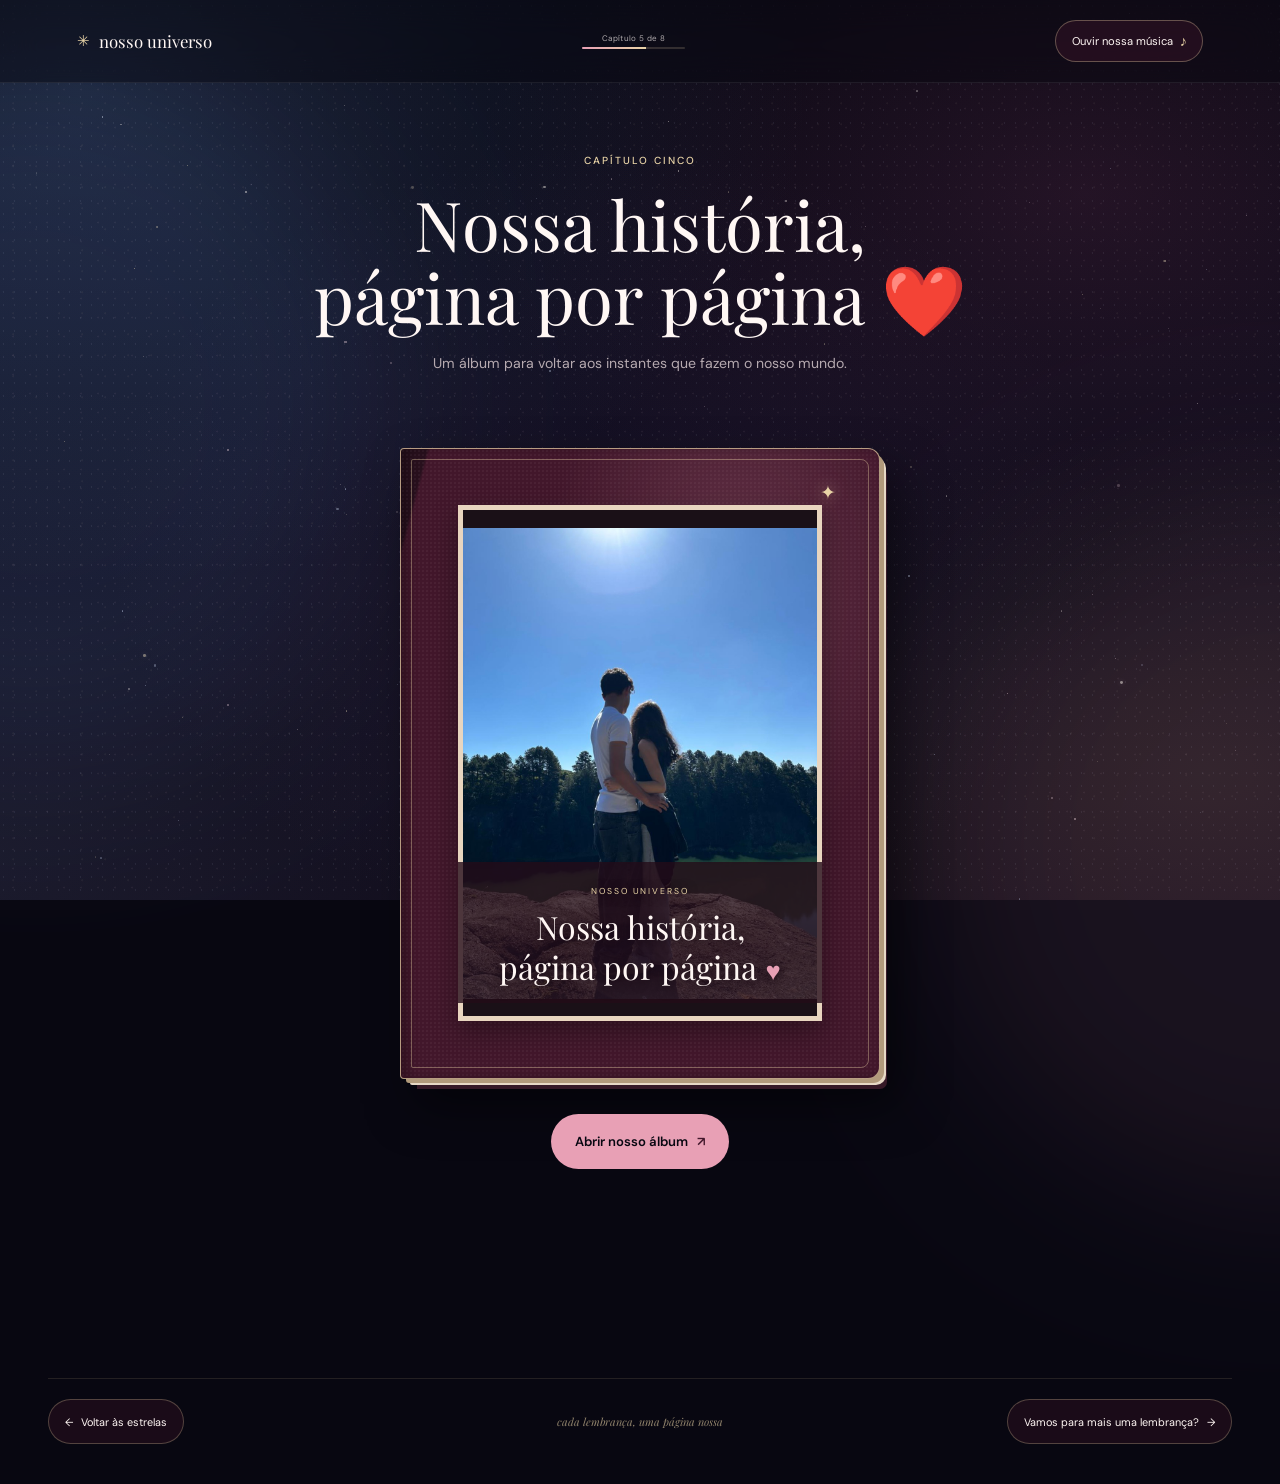
==== commit dbe218e4: "Adicionar capítulo Nossa Música e navegação com player persistente (sem áudio comercial)" ====
--- a/album.html
+++ b/album.html
@@ -5,14 +5,15 @@
   <meta name="description" content="Nosso álbum de memórias, fotografias e vídeos."><title>Nosso álbum · Nosso Universo</title>
   <link rel="preconnect" href="https://fonts.googleapis.com"><link rel="preconnect" href="https://fonts.gstatic.com" crossorigin>
   <link href="https://fonts.googleapis.com/css2?family=DM+Sans:wght@400;500;600&family=Playfair+Display:ital,wght@0,400;0,500;0,600;1,400;1,500&display=swap" rel="stylesheet">
-  <link rel="stylesheet" href="style.css"><script src="config.js" defer></script><script src="script.js" defer></script>
+  <link rel="stylesheet" href="style.css">
+<link rel="stylesheet" href="music.css"><script src="config.js" defer></script>
+<script src="music.js" defer></script><script src="script.js" defer></script>
 </head>
-<body data-chapter="4">
+<body data-chapter="5">
   <div class="cosmic-backdrop" aria-hidden="true"></div><div class="ambient ambient--one" aria-hidden="true"></div><div class="ambient ambient--two" aria-hidden="true"></div><div class="site-stars" id="site-stars" aria-hidden="true"></div>
   <main><div class="experience is-entering" id="experience" aria-hidden="false">
-    <header class="topbar"><a class="wordmark" href="index.html" data-chapter-link aria-label="Nosso Universo, início"><span class="wordmark__spark">✳</span> nosso universo</a><div class="chapter-progress" aria-label="Progresso da história"><span class="chapter-progress__label">Capítulo 4 de 7</span><span class="chapter-progress__track"><i class="chapter-progress__fill"></i></span></div><a class="music-shortcut" href="#spotify-player">Ouvir nossa música <span aria-hidden="true">♪</span></a></header>
-    <details class="chapter-music" id="spotify-player"><summary>Nossa música <span aria-hidden="true">&#10084;</span> · A trilha sonora do nosso universo</summary><div class="chapter-music__player"><iframe title="Spotify: Planos, de BK', Luccas Carlos e Arit" src="https://open.spotify.com/embed/track/7eYEQnY6Lzh3Y8jSOt3xEF?utm_source=generator&theme=0" width="100%" height="152" allow="clipboard-write; encrypted-media; fullscreen; picture-in-picture" loading="lazy" referrerpolicy="strict-origin-when-cross-origin"></iframe></div></details>
-    <section class="album-section section-shell" id="galeria"><div class="section-heading section-heading--center reveal"><p class="eyebrow">capítulo quatro</p><h1>Nossa história, página por página <span aria-hidden="true">&#10084;&#65039;</span></h1><p class="section-heading__note">Um álbum para voltar aos instantes que fazem o nosso mundo.</p></div><div class="album-cover" id="album-cover"><div class="album-cover__book"><div class="album-cover__image-wrap"><img id="album-cover-image" alt="Fotografia na capa do álbum" fetchpriority="high"></div><div class="album-cover__emboss" aria-hidden="true">✦</div><div class="album-cover__title"><span>nosso universo</span><h3>Nossa história,<br>página por página <i aria-hidden="true">♥</i></h3></div></div><button class="button button--primary album-open" id="album-open" type="button">Abrir nosso álbum <span aria-hidden="true">↗</span></button></div><p class="album-resource-status" id="album-resource-status" aria-live="polite" hidden></p><p class="album-error" id="album-error" aria-live="polite" hidden></p><div class="album-reader" id="album-reader" hidden><div class="album-book" id="album-book" aria-label="Álbum de memórias aberto"><div class="album-spread" id="album-spread" aria-live="polite"></div><div class="album-turn-sheet" id="album-turn-sheet" aria-hidden="true"></div><span class="album-book__spine" aria-hidden="true"></span></div><div class="album-controls"><button class="album-control" id="album-prev" type="button" aria-label="Virar para a página anterior" title="Página anterior">←</button><p class="album-page-count" id="album-page-count" aria-live="polite"></p><button class="album-control" id="album-next" type="button" aria-label="Virar para a próxima página" title="Próxima página">→</button></div><p class="album-swipe-hint">deslize ou use as setas para virar as páginas</p></div></section>
+    <header class="topbar"><a class="wordmark" href="index.html" data-chapter-link aria-label="Nosso Universo, início"><span class="wordmark__spark">✳</span> nosso universo</a><div class="chapter-progress" aria-label="Progresso da história"><span class="chapter-progress__label">Capítulo 5 de 8</span><span class="chapter-progress__track"><i class="chapter-progress__fill"></i></span></div><a class="music-shortcut" href="musica.html" data-chapter-link>Ouvir nossa música <span aria-hidden="true">♪</span></a></header>
+    <section class="album-section section-shell" id="galeria"><div class="section-heading section-heading--center reveal"><p class="eyebrow">capítulo cinco</p><h1>Nossa história, página por página <span aria-hidden="true">&#10084;&#65039;</span></h1><p class="section-heading__note">Um álbum para voltar aos instantes que fazem o nosso mundo.</p></div><div class="album-cover" id="album-cover"><div class="album-cover__book"><div class="album-cover__image-wrap"><img id="album-cover-image" alt="Fotografia na capa do álbum" fetchpriority="high"></div><div class="album-cover__emboss" aria-hidden="true">✦</div><div class="album-cover__title"><span>nosso universo</span><h3>Nossa história,<br>página por página <i aria-hidden="true">♥</i></h3></div></div><button class="button button--primary album-open" id="album-open" type="button">Abrir nosso álbum <span aria-hidden="true">↗</span></button></div><p class="album-resource-status" id="album-resource-status" aria-live="polite" hidden></p><p class="album-error" id="album-error" aria-live="polite" hidden></p><div class="album-reader" id="album-reader" hidden><div class="album-book" id="album-book" aria-label="Álbum de memórias aberto"><div class="album-spread" id="album-spread" aria-live="polite"></div><div class="album-turn-sheet" id="album-turn-sheet" aria-hidden="true"></div><span class="album-book__spine" aria-hidden="true"></span></div><div class="album-controls"><button class="album-control" id="album-prev" type="button" aria-label="Virar para a página anterior" title="Página anterior">←</button><p class="album-page-count" id="album-page-count" aria-live="polite"></p><button class="album-control" id="album-next" type="button" aria-label="Virar para a próxima página" title="Próxima página">→</button></div><p class="album-swipe-hint">deslize ou use as setas para virar as páginas</p></div></section>
     <nav class="chapter-navigation" aria-label="Navegação entre capítulos"><a class="chapter-nav-link chapter-nav-link--back" href="estrelas.html" data-chapter-link><span aria-hidden="true">←</span> Voltar às estrelas</a><p class="chapter-navigation__caption">cada lembrança, uma página nossa</p><a class="chapter-nav-link chapter-nav-link--next" href="mundo.html" data-chapter-link>Vamos para mais uma lembrança? <span aria-hidden="true">→</span></a></nav>
   </div></main><div class="modal" id="photo-modal" role="dialog" aria-modal="true" aria-label="Fotografia ampliada" hidden><button class="modal__close" id="modal-close" type="button" aria-label="Fechar fotografia">×</button><img class="modal__image" id="modal-image" alt=""><p class="modal__caption" id="modal-caption"></p></div><div class="toast" id="toast" role="status" aria-live="polite"></div>
 </body>
--- a/music.css
+++ b/music.css
@@ -0,0 +1,39 @@
+
+.music-chapter-label{color:#e9d4a7;font-size:.73rem}
+.music-story{display:flex;flex-direction:column;align-items:center;min-height:84svh;padding-top:clamp(7.5rem,12vh,10rem);padding-bottom:3.5rem;text-align:center}
+.music-story__stars{display:flex;gap:2rem;color:#e9d4a7;letter-spacing:1rem}
+.music-story__stars span:nth-child(2){color:#e8a0b5;font-size:1.5rem}
+.music-story h1{max-width:48rem;margin:.5rem auto 0;font-family:var(--serif);font-weight:400;font-size:clamp(2.4rem,6.4vw,4.4rem);line-height:1.15}
+.music-story h1 em{color:var(--rose)}
+.music-story__subtitle{margin:.8rem 0 2rem;color:#dac9d1;font-family:var(--serif);font-size:clamp(.94rem,2.4vw,1.18rem);font-style:italic}
+.music-hero-card{display:grid;grid-template-columns:.9fr 1.1fr;align-items:center;gap:1.4rem;width:min(100%,54rem);padding:clamp(1.5rem,4vw,2.6rem);border:1px solid rgba(233,212,167,.27);border-radius:24px;background:radial-gradient(ellipse at 12% 15%,rgba(165,73,113,.22),transparent 55%),linear-gradient(125deg,rgba(25,17,36,.96),rgba(46,22,40,.95));box-shadow:0 28px 70px rgba(0,0,0,.35),inset 0 1px rgba(255,255,255,.08)}
+.music-hero-card__content{text-align:left}
+.music-overline{color:var(--gold);font-size:.63rem;letter-spacing:.16em;text-transform:uppercase}
+.music-hero-card h2{margin:.6rem 0 .1rem;font:400 clamp(2.2rem,6vw,3.5rem)/1.2 var(--serif)}
+.music-artist{color:#d8b5c2;font-size:.86rem;margin:0}
+.music-story__note{margin:1.5rem 0 1rem;color:#e5d7dc;font-size:.83rem;line-height:1.7}
+.music-disc-wrap{position:relative;display:grid;min-height:19rem;place-items:center}
+.music-disc-halo{position:absolute;width:min(96%,22rem);aspect-ratio:1;border-radius:50%;background:radial-gradient(circle,rgba(232,160,181,.27),transparent 64%);filter:blur(6px)}
+.music-disc{position:relative;display:grid;width:min(92%,17rem);aspect-ratio:1;place-items:center;border:1px solid rgba(233,212,167,.38);border-radius:50%;background:repeating-radial-gradient(circle,#221925 0,#221925 2px,#342634 3px,#141018 5px);box-shadow:0 20px 50px rgba(0,0,0,.6),inset 0 0 9px rgba(255,255,255,.15)}
+.music-disc__center{display:grid;place-items:center;width:30%;aspect-ratio:1;border:7px solid rgba(238,197,167,.2);border-radius:50%;background:radial-gradient(circle,#b86b85,#60283f 80%);color:#ffedf1;font-size:1.8rem}
+.music-disc__spark{position:absolute;color:var(--gold);text-shadow:0 0 15px var(--gold)}
+.music-disc__spark--one{top:10%;right:7%}.music-disc__spark--two{bottom:13%;left:5%;color:var(--rose)}
+body.is-music-playing .music-disc{animation:vinyl-turn 9s linear infinite}@keyframes vinyl-turn{to{transform:rotate(360deg)}}
+.music-controls{display:grid;gap:1rem}
+.music-main-button{display:inline-flex;align-items:center;justify-content:center;gap:.7rem;width:fit-content;min-height:3.1rem;padding:.8rem 1.25rem;border:1px solid #ead3b1;border-radius:99px;background:linear-gradient(130deg,#efd5bb,#e6aab9);color:#28151e;font-weight:600;font-size:.79rem;box-shadow:0 10px 30px rgba(221,155,168,.25);cursor:pointer}
+.music-main-button:hover{filter:brightness(1.07)}
+.music-seek-row{display:flex;align-items:center;gap:.65rem;color:#d6c6cb;font-size:.72rem;font-variant-numeric:tabular-nums}
+.music-seek-row input{min-width:0;flex:1;accent-color:var(--rose)}
+.music-status{min-height:2.6rem;margin:.8rem 0 0;color:#ddc5cf;font-size:.73rem;line-height:1.5}
+.music-fallback{display:inline-block;margin-top:.2rem;color:var(--gold);font-size:.75rem;text-decoration:underline;text-underline-offset:4px}
+.music-story__footnote{color:var(--gold);font:italic .9rem var(--serif);margin:2rem 0 0}
+#universe-chapter-frame{position:fixed;z-index:24;inset:0;width:100%;height:100%;border:0;background:#080711}
+#universe-chapter-frame[hidden]{display:none!important}
+.music-dock{position:fixed;z-index:50;right:1rem;bottom:calc(1rem + env(safe-area-inset-bottom,0px));display:grid;grid-template-columns:auto minmax(0,1fr);align-items:center;gap:.8rem;width:min(calc(100vw - 2rem),22rem);padding:.75rem .95rem;border:1px solid rgba(233,212,167,.35);border-radius:17px;background:rgba(24,18,34,.95);box-shadow:0 12px 35px rgba(0,0,0,.48);backdrop-filter:blur(16px)}
+.music-dock[hidden]{display:none!important}
+.music-dock__toggle{display:grid;place-items:center;width:2.6rem;height:2.6rem;border:0;border-radius:50%;background:linear-gradient(130deg,var(--gold),var(--rose));color:#261321;cursor:pointer}
+.music-dock__info{min-width:0}.music-dock__info b{display:block;font:400 .92rem var(--serif)}.music-dock__info b span{color:var(--rose)}.music-dock__info small{display:block;color:#cbbac6;font-size:.62rem}
+.music-dock__time{display:flex;align-items:center;gap:.55rem}.music-dock__time input{flex:1;min-width:0;accent-color:var(--rose)}.music-dock__time span{color:#cbbac6;font-size:.6rem}
+body.is-framed-chapter .chapter-navigation{padding-bottom:7rem}
+@media(max-width:760px){.music-story{padding-top:7rem}.music-story h1{font-size:clamp(2.2rem,10vw,3.4rem)}.music-hero-card{grid-template-columns:1fr;padding:1.4rem}.music-disc-wrap{min-height:14rem}.music-disc{width:min(50vw,11rem)}.music-hero-card__content{text-align:center}.music-main-button{width:100%}.music-dock{right:.65rem;bottom:calc(.65rem + env(safe-area-inset-bottom,0px));width:min(calc(100vw - 1.3rem),22rem)}}
+@media(prefers-reduced-motion:reduce){body.is-music-playing .music-disc{animation:none}}
